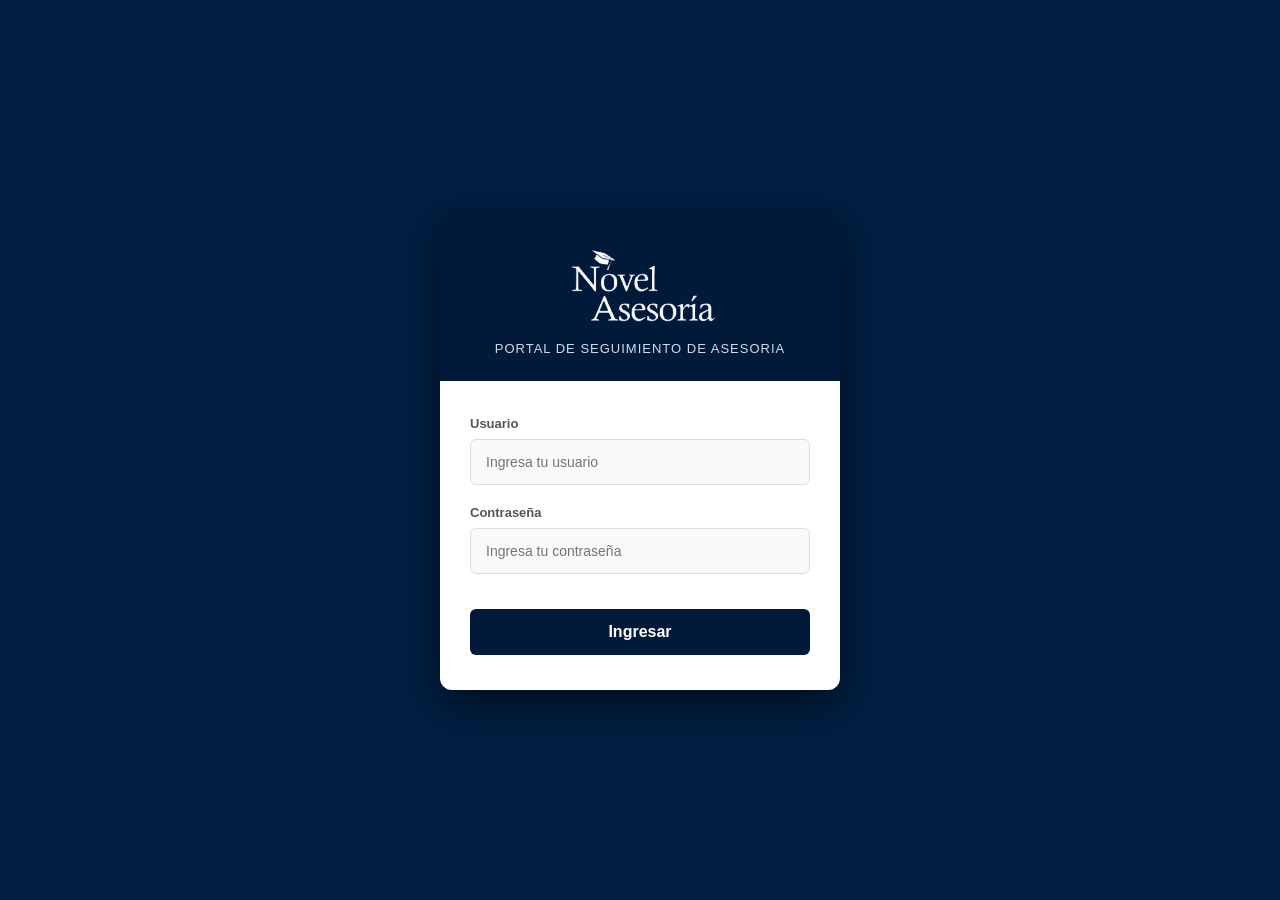
==== src/main/resources/static/index.html @ 792a51a4 "Versión lista para producción: Login, Estudiante y Admin terminados" ====
<!DOCTYPE html>
<html>
<head>
    <meta charset="UTF-8">
    <title>Nóvel Asesoría - Iniciar Sesión</title>
    <link rel="stylesheet" href="styles.css">
</head>
<body class="login-body">
    
    <div class="login-wrapper">
        <div class="login-card">
            
            <div class="login-header">
                <img src="logo-novel.png" alt="Logo Nóvel Asesoría" class="login-logo">
                <p>PORTAL DE SEGUIMIENTO DE ASESORIA</p>
            </div>
            
            <form id="login-form" class="login-form">
                <div class="input-group">
                    <label for="username">Usuario</label>
                    <input type="text" id="username" placeholder="Ingresa tu usuario" required>
                </div>
                
                <div class="input-group">
                    <label for="password">Contraseña</label>
                    <input type="password" id="password" placeholder="Ingresa tu contraseña" required>
                </div>
                
                <button type="submit" id="submit-btn" class="btn-primary">Ingresar</button>
            </form>
            
        </div>
    </div>

    <script src="login.js"></script>
</body>
</html>
---- src/main/resources/static/styles.css ----
/* =========================================
   ESTILOS DE LA PÁGINA DE LOGIN
   ========================================= */
.login-body {
    background-color: #001f42; /* Mismo fondo formal del panel estudiante */
    font-family: Arial, sans-serif;
    margin: 0;
    display: flex;
    align-items: center;
    justify-content: center;
    height: 100vh;
}

.login-wrapper {
    width: 100%;
    max-width: 400px;
    padding: 20px;
}

.login-card {
    background-color: transparent; /* <-- LA MAGIA ESTÁ AQUÍ */
    border-radius: 12px;
    box-shadow: 0 15px 40px rgba(0, 0, 0, 0.5);
    overflow: hidden; 
}

/* El bloque azul oscuro donde vivirá el logo */
.login-header {
    background-color: #021a3a; /* Azul marino exacto */
    text-align: center;
    padding: 35px 20px 25px 20px;
    
    /* LA SOLUCIÓN: Aplicar redondeo SOLO a las esquinas superiores (izq y der) */
    border-radius: 12px 12px 0 0; /* Coincide con .login-card */
}
.login-logo {
    height: 80px;
    width: auto;
    display: block;
    margin: 0 auto;
}

.login-header p {
    color: #d0dbea; /* Un texto azul/gris muy claro y elegante */
    margin: 15px 0 0 0;
    font-size: 13px;
    letter-spacing: 1px;
    text-transform: uppercase;
}

.login-form {
    background-color: #ffffff; /* <-- MOVIMOS EL BLANCO PARA ACÁ */
    padding: 35px 30px;
}

.input-group {
    margin-bottom: 20px;
    display: flex;
    flex-direction: column;
}

.input-group label {
    font-size: 13px;
    color: #555;
    margin-bottom: 8px;
    font-weight: bold;
}

.input-group input {
    padding: 14px 15px;
    border: 1px solid #ddd;
    border-radius: 6px;
    font-size: 14px;
    transition: all 0.3s;
    background-color: #f9f9f9;
}

/* Efecto cuando el usuario hace clic en el campo de texto */
.input-group input:focus {
    outline: none;
    border-color: #021a3a;
    background-color: #ffffff;
    box-shadow: 0 0 0 3px rgba(2, 26, 58, 0.1);
}

.btn-primary {
    width: 100%;
    padding: 14px;
    background-color: #021a3a;
    color: white;
    border: none;
    border-radius: 6px;
    font-size: 16px;
    font-weight: bold;
    cursor: pointer;
    transition: background-color 0.3s, transform 0.1s;
    margin-top: 15px;
}

.btn-primary:hover {
    background-color: #042e63; /* Un tono ligerísimamente más claro para el hover */
}

.btn-primary:active {
    transform: scale(0.98); /* Pequeño efecto de "hundido" al hacer clic */
}

/* --- ESTILOS PANEL DE ESTUDIANTE (NÓVEL ASESORÍA) --- */
.estudiante-body {
    background-color: #f0f2f5;
    font-family: Arial, sans-serif;
    margin: 0;
    color: #333;
}

/* La barra superior con el color del logo */
.navbar-estudiante {
    background-color: #021a3a; /* El azul marino de tu logo */
    color: white;
    display: flex;
    justify-content: space-between;
    align-items: center;
    padding: 15px 40px;
    box-shadow: 0 4px 10px rgba(0,0,0,0.2);
}

/* NUEVOS ESTILOS PARA LA IMAGEN DEL LOGO */
.navbar-logo {
    height: 55px; /* Ajusta este valor para que el birrete y el texto se vean nítidos y no píxelados */
    width: auto; /* Mantiene la proporción de aspecto original */
    margin: 0;
    display: block; /* Evita espacios extra debajo de la imagen */
}

.btn-logout {
    background-color: transparent;
    color: white;
    border: 1px solid white;
    padding: 8px 16px;
    border-radius: 5px;
    cursor: pointer;
    transition: background 0.3s;
}

.btn-logout:hover { background-color: rgba(255,255,255,0.1); }

.dashboard-container {
    max-width: 900px;
    margin: 40px auto;
    padding: 0 20px;
}

/* --- TARJETA DE PERFIL --- */
.profile-card {
    background: white;
    border-radius: 10px;
    padding: 30px;
    box-shadow: 0 4px 15px rgba(0,0,0,0.05);
    margin-bottom: 30px;
    border-top: 5px solid #021a3a;
}

.profile-card h2 {
    color: #021a3a;
    margin-top: 0;
    border-bottom: 1px solid #eee;
    padding-bottom: 10px;
}

.profile-info {
    display: grid;
    grid-template-columns: repeat(2, 1fr);
    gap: 20px;
    margin-top: 20px;
}

.info-group { display: flex; flex-direction: column; }
.info-group .label { font-size: 12px; color: #888; text-transform: uppercase; font-weight: bold; }
.info-group .value { font-size: 18px; color: #222; margin-top: 5px; }

/* --- ESTILOS DEL CARRUSEL Y LÍNEA DE TIEMPO --- */
.carousel-container {
    display: flex;
    align-items: center;
    position: relative;
    padding: 30px 15px;
    
    /* El nuevo recuadro elegante */
    background-color: #f4f7fb; /* Un fondo gris/azul muy sutil y formal */
    border: 1px solid #dce4ec; /* Borde delicado */
    border-radius: 16px; /* Bordes bien redondeados */
    box-shadow: inset 0 4px 12px rgba(0, 0, 0, 0.04); /* Sombra interior para dar profundidad */
    margin-top: 20px;
}

.carousel-arrow {
    background-color: #021a3a;
    color: white;
    border: none;
    border-radius: 50%;
    width: 45px;
    height: 45px;
    font-size: 18px;
    cursor: pointer;
    z-index: 10;
    flex-shrink: 0;
    transition: all 0.3s ease;
    box-shadow: 0 4px 8px rgba(2, 26, 58, 0.3);
}

.carousel-arrow:hover { 
    background-color: #042e63; 
    transform: scale(1.1); 
}

.timeline-viewport {
    overflow-x: auto;
    scroll-behavior: smooth;
    width: 100%;
    margin: 0 15px;
    padding-top: 15px;
    padding-bottom: 10px;
    
    /* Ocultar la barra de scroll */
    -ms-overflow-style: none; 
    scrollbar-width: none; 
    
    /* EL SECRETO PROFESIONAL: Difuminado en los bordes */
    -webkit-mask-image: linear-gradient(to right, transparent 0%, black 5%, black 95%, transparent 100%);
    mask-image: linear-gradient(to right, transparent 0%, black 5%, black 95%, transparent 100%);
}

.timeline-viewport::-webkit-scrollbar { 
    display: none; 
}

/* Ocultar la barra de scroll de Windows/Mac para que se vea limpio */
.timeline-viewport::-webkit-scrollbar { display: none; }
.timeline-viewport { -ms-overflow-style: none; scrollbar-width: none; }

#linea-tiempo {
    display: flex;
    justify-content: flex-start;
    align-items: flex-start;
    position: relative;
    min-width: max-content; /* Permite que el contenedor crezca horizontalmente al infinito */
    gap: 20px;
    padding-bottom: 20px;
}

/* Ajuste de la línea conectora elegante */
#linea-tiempo::before {
    content: '';
    position: absolute;
    top: 87px; /* Altura exacta para atravesar el centro de las bolitas */
    
    /* LA MAGIA GEOMÉTRICA: 
       Empieza exactamente en el centro del primer paso (100px) 
       y resta los 200px totales de los bordes para terminar en el centro del último. */
    left: 100px;
    width: calc(100% - 200px);
    
    /* EL NUEVO DISEÑO PREMIUM */
    height: 6px; /* Más gruesa y con presencia */
    background-color: #d0dbea; /* Un azul claro metálico muy elegante */
    border-radius: 10px; /* Puntas redondeadas suaves */
    box-shadow: inset 0 1px 3px rgba(2, 26, 58, 0.15); /* Efecto de "canaleta" hundida */
    z-index: 1;
}

.paso-container {
    display: flex;
    flex-direction: column;
    align-items: center;
    z-index: 2;
    width: 200px; /* Más ancho para que quepa la descripción */
}

.text {
    font-size: 13px;
    color: #021a3a;
    background: white;
    padding: 10px;
    border-radius: 8px;
    border: 1px solid #eee;
    box-shadow: 0 4px 6px rgba(0,0,0,0.05);
    text-align: center;
    margin-bottom: 15px;
    transition: transform 0.3s;
    height: 35px;
    display: flex;
    align-items: center;
    justify-content: center;
}

.descripcion-paso {
    margin-top: 15px;
    font-size: 12px;
    color: #666;
    text-align: center;
    line-height: 1.4;
    padding: 0 10px;
}

/* --- LA ANIMACIÓN DE LAS BOLITAS --- */
.circle {
    width: 30px;
    height: 30px;
    border-radius: 50%;
    background-color: #ccc;
    border: 4px solid #fff;
    box-shadow: 0 0 8px rgba(0,0,0,0.2);
    cursor: pointer;
    /* Aquí ocurre la magia de la transición suave */
    transition: transform 0.3s cubic-bezier(0.175, 0.885, 0.32, 1.275), box-shadow 0.3s;
}

/* Al pasar el ratón, escala a 1.4x su tamaño original */
.circle:hover {
    transform: scale(1.4);
    box-shadow: 0 0 15px rgba(2, 26, 58, 0.4);
}

/* Opcional: Que el texto también salte un poquito al hacer hover en el contenedor */
.paso-container:hover .text {
    transform: translateY(-5px);
    border-color: #021a3a;
}

.circle.finalizado { background-color: #28a745; }
.circle.en-proceso { background-color: #ffc107; }
.circle.pendiente { background-color: #6c757d; }

/* --- ESTILOS DE LA VENTANA MODAL (CREAR USUARIO) --- */
.modal {
    display: none; /* Oculto por defecto */
    position: fixed;
    z-index: 1000;
    left: 0;
    top: 0;
    width: 100%;
    height: 100%;
    background-color: rgba(0,0,0,0.6); /* Fondo oscuro semitransparente */
    backdrop-filter: blur(3px); /* Efecto cristal */
}

.modal-content {
    background-color: #fefefe;
    margin: 5% auto;
    padding: 25px;
    border-radius: 10px;
    width: 350px;
    box-shadow: 0 5px 15px rgba(0,0,0,0.3);
    position: relative;
    animation: deslizar 0.3s ease-out; /* Animación suave al abrir */
}

@keyframes deslizar {
    from { top: -50px; opacity: 0; }
    to { top: 0; opacity: 1; }
}

.close-btn {
    color: #aaa;
    float: right;
    font-size: 28px;
    font-weight: bold;
    cursor: pointer;
    margin-top: -10px;
}

.close-btn:hover { color: #333; }

#create-user-form { display: flex; flex-direction: column; }

#create-user-form input {
    margin-bottom: 12px;
    padding: 10px;
    border: 1px solid #ccc;
    border-radius: 5px;
    font-size: 14px;
}

.save-btn {
    padding: 12px;
    background-color: #28a745;
    color: white;
    border: none;
    border-radius: 5px;
    cursor: pointer;
    font-weight: bold;
    font-size: 16px;
    margin-top: 10px;
}

.save-btn:hover { background-color: #218838; }
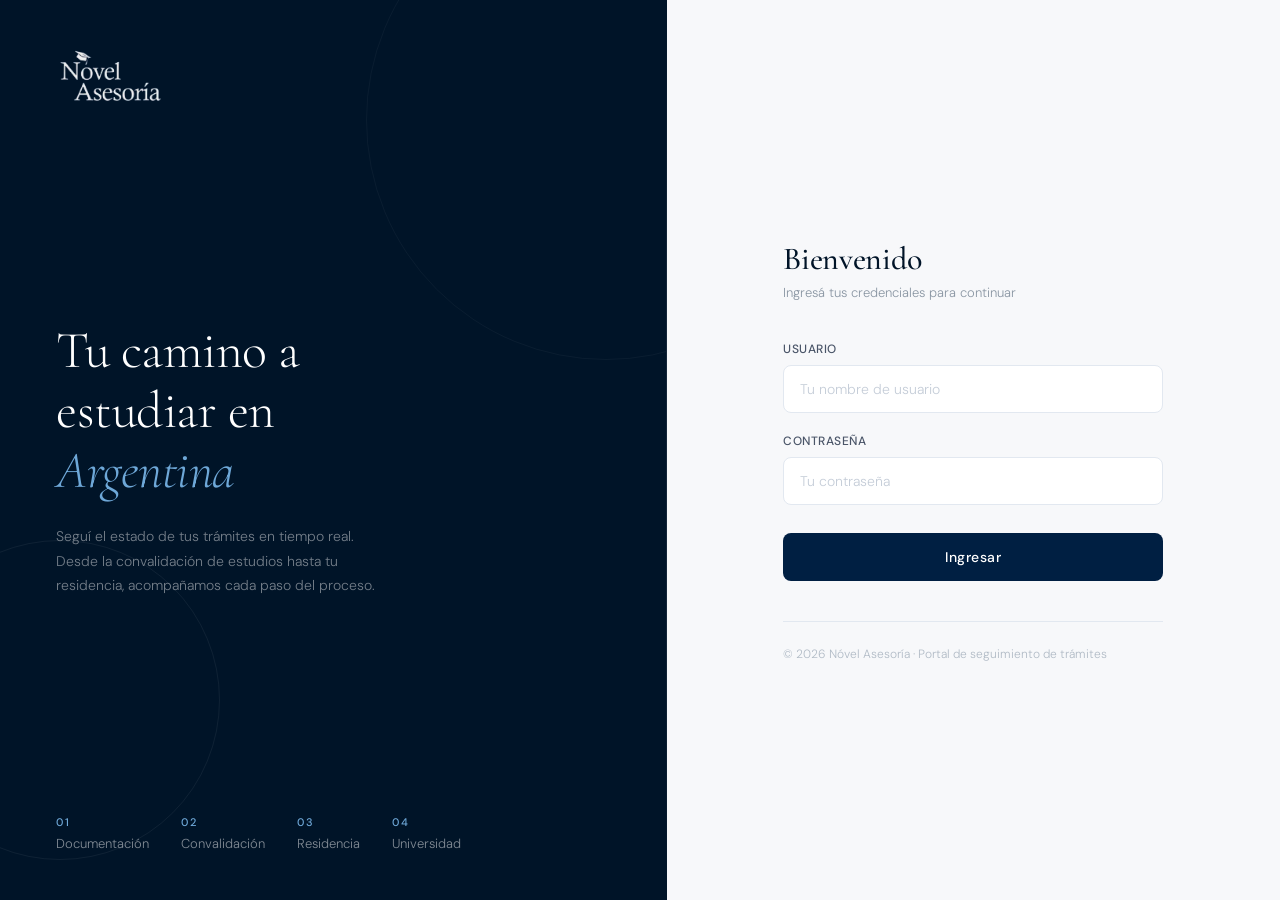
==== commit 453c8ccd: "security: implmentation of JWT" ====
--- a/src/main/resources/static/index.html
+++ b/src/main/resources/static/index.html
@@ -1,34 +1,338 @@
 <!DOCTYPE html>
-<html>
+<html lang="es">
 <head>
     <meta charset="UTF-8">
-    <title>Nóvel Asesoría - Iniciar Sesión</title>
+    <meta name="viewport" content="width=device-width, initial-scale=1.0">
+    <title>Nóvel Asesoría — Portal de Seguimiento</title>
+    <link rel="preconnect" href="https://fonts.googleapis.com">
+    <link rel="preconnect" href="https://fonts.gstatic.com" crossorigin>
+    <link href="https://fonts.googleapis.com/css2?family=Cormorant+Garamond:wght@300;400;500;600&family=DM+Sans:wght@300;400;500&display=swap" rel="stylesheet">
     <link rel="stylesheet" href="styles.css">
+    <style>
+        *, *::before, *::after { box-sizing: border-box; margin: 0; padding: 0; }
+
+        body {
+            font-family: 'DM Sans', sans-serif;
+            height: 100vh;
+            display: flex;
+            overflow: hidden;
+            background: #001428;
+        }
+
+        /* ── PANEL IZQUIERDO ── */
+        .left-panel {
+            width: 52%;
+            background: #001428;
+            display: flex;
+            flex-direction: column;
+            justify-content: space-between;
+            padding: 48px 56px;
+            position: relative;
+            overflow: hidden;
+        }
+
+        /* Círculos decorativos de fondo */
+        .left-panel::before {
+            content: '';
+            position: absolute;
+            width: 480px;
+            height: 480px;
+            border-radius: 50%;
+            border: 1px solid rgba(255,255,255,0.04);
+            top: -120px;
+            right: -180px;
+        }
+        .left-panel::after {
+            content: '';
+            position: absolute;
+            width: 320px;
+            height: 320px;
+            border-radius: 50%;
+            border: 1px solid rgba(255,255,255,0.06);
+            bottom: 40px;
+            left: -100px;
+        }
+
+        .brand-logo {
+            height: 56px;
+            width: auto;
+            opacity: 0.95;
+            position: relative;
+            z-index: 1;
+            align-self: flex-start; /* Evita que Flexbox estire la imagen horizontalmente */
+            object-fit: contain;    /* Asegura que el logo mantenga su proporción original intacta */
+        }
+
+        .left-content {
+            position: relative;
+            z-index: 1;
+        }
+
+        .left-tagline {
+            font-family: 'Cormorant Garamond', serif;
+            font-size: 52px;
+            font-weight: 300;
+            color: #ffffff;
+            line-height: 1.15;
+            letter-spacing: -0.5px;
+            margin-bottom: 24px;
+        }
+
+        .left-tagline span {
+            color: #6ea8d8;
+            font-style: italic;
+        }
+
+        .left-description {
+            font-size: 14px;
+            font-weight: 300;
+            color: rgba(255,255,255,0.45);
+            line-height: 1.75;
+            max-width: 340px;
+        }
+
+        .left-footer {
+            position: relative;
+            z-index: 1;
+        }
+
+        .steps-row {
+            display: flex;
+            gap: 32px;
+        }
+
+        .step-item {
+            display: flex;
+            flex-direction: column;
+            gap: 6px;
+        }
+
+        .step-number {
+            font-size: 11px;
+            font-weight: 500;
+            color: #6ea8d8;
+            letter-spacing: 1.5px;
+            text-transform: uppercase;
+        }
+
+        .step-label {
+            font-size: 13px;
+            font-weight: 300;
+            color: rgba(255,255,255,0.5);
+        }
+
+        /* ── DIVISOR ── */
+        .divider {
+            width: 1px;
+            background: linear-gradient(to bottom, transparent, rgba(255,255,255,0.08) 30%, rgba(255,255,255,0.08) 70%, transparent);
+            flex-shrink: 0;
+        }
+
+        /* ── PANEL DERECHO ── */
+        .right-panel {
+            flex: 1;
+            background: #f7f8fa;
+            display: flex;
+            align-items: center;
+            justify-content: center;
+            padding: 48px;
+        }
+
+        .login-box {
+            width: 100%;
+            max-width: 380px;
+        }
+
+        .login-heading {
+            font-family: 'Cormorant Garamond', serif;
+            font-size: 32px;
+            font-weight: 500;
+            color: #001428;
+            margin-bottom: 6px;
+            letter-spacing: -0.3px;
+        }
+
+        .login-subheading {
+            font-size: 13px;
+            font-weight: 300;
+            color: #8a96a3;
+            margin-bottom: 40px;
+        }
+
+        .field-group {
+            margin-bottom: 20px;
+        }
+
+        .field-group label {
+            display: block;
+            font-size: 12px;
+            font-weight: 500;
+            color: #4a5568;
+            letter-spacing: 0.5px;
+            text-transform: uppercase;
+            margin-bottom: 8px;
+        }
+
+        .field-group input {
+            width: 100%;
+            padding: 14px 16px;
+            font-family: 'DM Sans', sans-serif;
+            font-size: 14px;
+            font-weight: 300;
+            color: #001428;
+            background: #ffffff;
+            border: 1px solid #e2e8f0;
+            border-radius: 8px;
+            outline: none;
+            transition: border-color 0.2s, box-shadow 0.2s;
+        }
+
+        .field-group input::placeholder {
+            color: #c5cdd8;
+        }
+
+        .field-group input:focus {
+            border-color: #2a6496;
+            box-shadow: 0 0 0 3px rgba(42, 100, 150, 0.08);
+        }
+
+        .btn-login {
+            width: 100%;
+            padding: 15px;
+            margin-top: 8px;
+            background: #001f42;
+            color: #ffffff;
+            font-family: 'DM Sans', sans-serif;
+            font-size: 14px;
+            font-weight: 500;
+            letter-spacing: 0.5px;
+            border: none;
+            border-radius: 8px;
+            cursor: pointer;
+            transition: background 0.2s, transform 0.1s;
+        }
+
+        .btn-login:hover {
+            background: #002d5c;
+        }
+
+        .btn-login:active {
+            transform: scale(0.99);
+        }
+
+        .btn-login:disabled {
+            background: #8a96a3;
+            cursor: not-allowed;
+            transform: none;
+        }
+
+        .login-error {
+            display: none;
+            margin-top: 16px;
+            padding: 12px 16px;
+            background: #fef2f2;
+            border: 1px solid #fecaca;
+            border-radius: 8px;
+            font-size: 13px;
+            color: #b91c1c;
+        }
+
+        .login-footer {
+            margin-top: 40px;
+            padding-top: 24px;
+            border-top: 1px solid #e2e8f0;
+            font-size: 12px;
+            color: #b0bac5;
+            font-weight: 300;
+        }
+
+        /* ── RESPONSIVE ── */
+        @media (max-width: 768px) {
+            .left-panel { display: none; }
+            .divider { display: none; }
+            .right-panel {
+                background: #001428;
+                padding: 32px 24px;
+            }
+            .login-box {
+                background: #f7f8fa;
+                padding: 36px 28px;
+                border-radius: 16px;
+            }
+        }
+    </style>
 </head>
-<body class="login-body">
-    
-    <div class="login-wrapper">
-        <div class="login-card">
-            
-            <div class="login-header">
-                <img src="logo-novel.png" alt="Logo Nóvel Asesoría" class="login-logo">
-                <p>PORTAL DE SEGUIMIENTO DE ASESORIA</p>
+<body>
+
+    <!-- Panel izquierdo: identidad de marca -->
+    <div class="left-panel">
+        <img src="logo-novel.png" alt="Nóvel Asesoría" class="brand-logo">
+
+        <div class="left-content">
+            <h1 class="left-tagline">
+                Tu camino a<br>
+                estudiar en<br>
+                <span>Argentina</span>
+            </h1>
+            <p class="left-description">
+                Seguí el estado de tus trámites en tiempo real. 
+                Desde la convalidación de estudios hasta tu residencia, 
+                acompañamos cada paso del proceso.
+            </p>
+        </div>
+
+        <div class="left-footer">
+            <div class="steps-row">
+                <div class="step-item">
+                    <span class="step-number">01</span>
+                    <span class="step-label">Documentación</span>
+                </div>
+                <div class="step-item">
+                    <span class="step-number">02</span>
+                    <span class="step-label">Convalidación</span>
+                </div>
+                <div class="step-item">
+                    <span class="step-number">03</span>
+                    <span class="step-label">Residencia</span>
+                </div>
+                <div class="step-item">
+                    <span class="step-number">04</span>
+                    <span class="step-label">Universidad</span>
+                </div>
             </div>
-            
-            <form id="login-form" class="login-form">
-                <div class="input-group">
+        </div>
+    </div>
+
+    <!-- Divisor vertical -->
+    <div class="divider"></div>
+
+    <!-- Panel derecho: formulario -->
+    <div class="right-panel">
+        <div class="login-box">
+            <h2 class="login-heading">Bienvenido</h2>
+            <p class="login-subheading">Ingresá tus credenciales para continuar</p>
+
+            <form id="login-form">
+                <div class="field-group">
                     <label for="username">Usuario</label>
-                    <input type="text" id="username" placeholder="Ingresa tu usuario" required>
-                </div>
-                
-                <div class="input-group">
+                    <input type="text" id="username" placeholder="Tu nombre de usuario" required autocomplete="username">
+                </div>
+
+                <div class="field-group">
                     <label for="password">Contraseña</label>
-                    <input type="password" id="password" placeholder="Ingresa tu contraseña" required>
-                </div>
-                
-                <button type="submit" id="submit-btn" class="btn-primary">Ingresar</button>
+                    <input type="password" id="password" placeholder="Tu contraseña" required autocomplete="current-password">
+                </div>
+
+                <button type="submit" id="submit-btn" class="btn-login">Ingresar</button>
+
+                <div class="login-error" id="login-error">
+                    Usuario o contraseña incorrectos. Intentá nuevamente.
+                </div>
             </form>
-            
+
+            <div class="login-footer">
+                © 2026 Nóvel Asesoría · Portal de seguimiento de trámites
+            </div>
         </div>
     </div>
 
